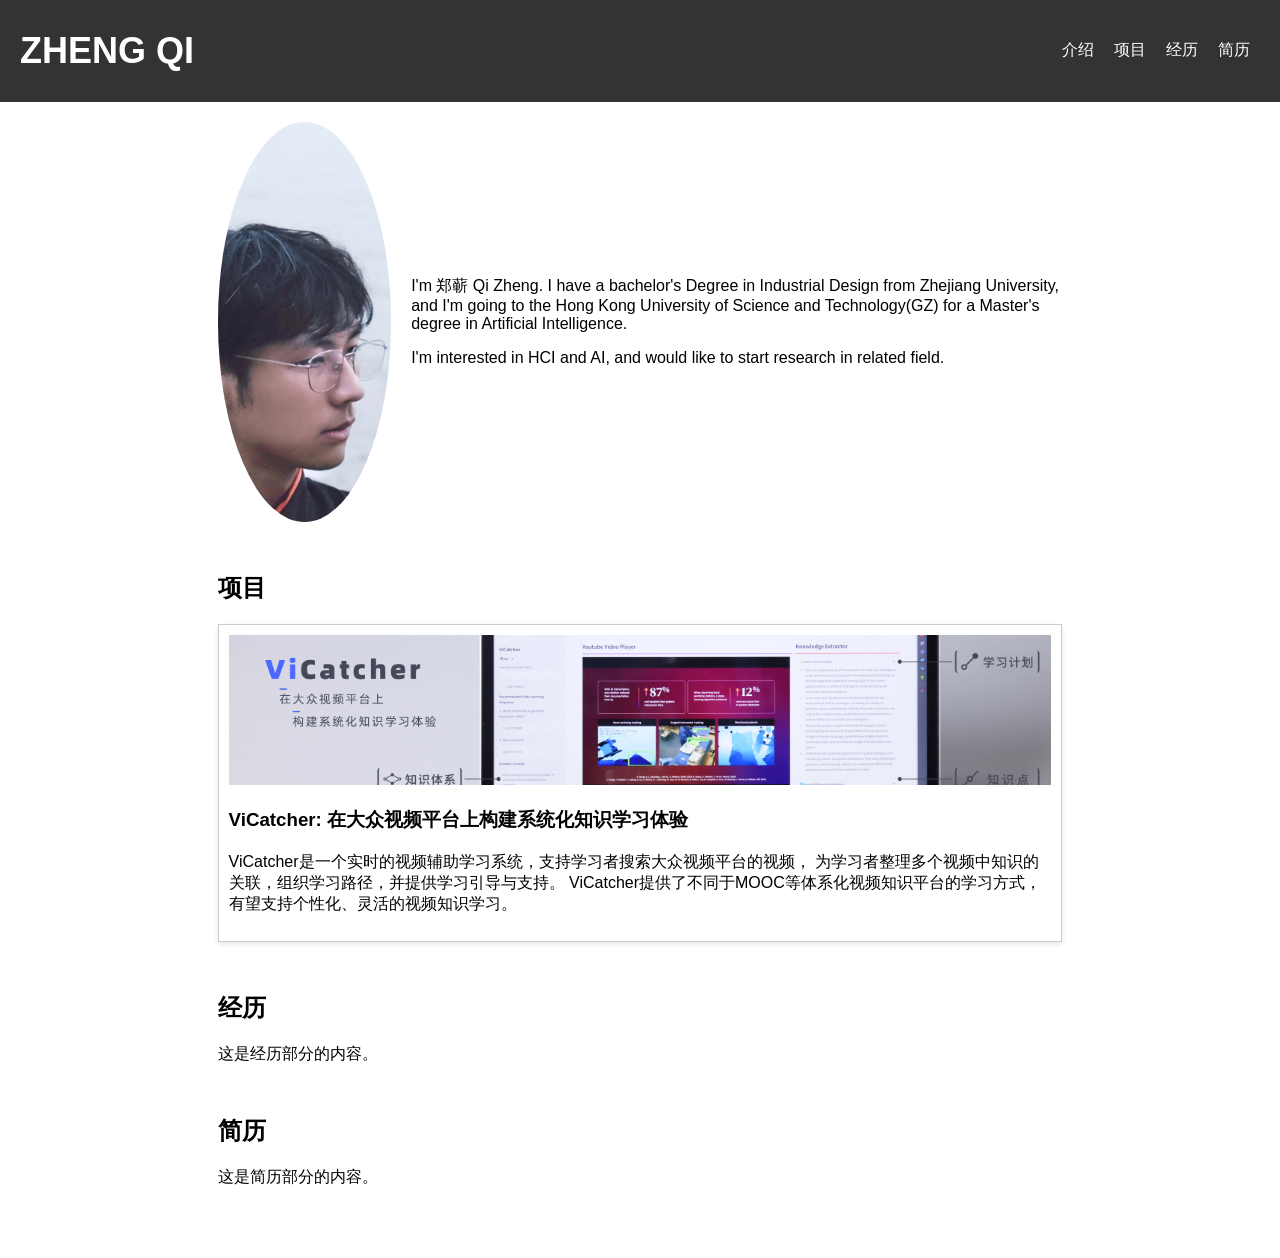
==== index.html @ 385455fd "0626 - Modify index & styles" ====
<!DOCTYPE html>
<html lang="zh">
<head>
    <meta charset="UTF-8">
    <meta name="viewport" content="width=device-width, initial-scale=1.0">
    <title>My Personal Website</title>
    <link rel="stylesheet" href="styles.css">
</head>
<body>
    <header>
        <div class="logo">
            <h2>ZHENG QI</h2>
        </div>
        <nav>
            <ul>
                <li><a href="#introduction">介绍</a></li>
                <li><a href="#projects">项目</a></li>
                <li><a href="#experience">经历</a></li>
                <li><a href="#resume">简历</a></li>
            </ul>
        </nav>
    </header>
    <main>
        <section id="introduction">
            <div class="intro-container">
                <div class="profile-image">
                    <img src="./img/personal-intro.jpg" alt="Profile Image">
                </div>
                <div class="intro-text">
                    <p>
                        I'm 郑蕲 Qi Zheng. 
                        I have a bachelor's Degree in Industrial Design from Zhejiang University, 
                        and I'm going to the Hong Kong University of Science and Technology(GZ) for a Master's degree in Artificial Intelligence.
                    </p>
                    <p>
                        I'm interested in HCI and AI, and would like to start research in related field.
                    </p>
                </div>
            </div>
        </section>
        <section id="projects">
            <h2>项目</h2>
            <div class="project-cards">
                <div class="project-card">
                    <img src="./img/ViCatcher-index-intro.png" alt="Project 1">
                    <h3>ViCatcher: 在大众视频平台上构建系统化知识学习体验</h3>
                    <p>
                        ViCatcher是一个实时的视频辅助学习系统，支持学习者搜索大众视频平台的视频，
                        为学习者整理多个视频中知识的关联，组织学习路径，并提供学习引导与支持。
                        ViCatcher提供了不同于MOOC等体系化视频知识平台的学习方式，有望支持个性化、灵活的视频知识学习。
                    </p>
                </div>
                <!-- 可以添加更多项目卡片 -->
            </div>
        </section>
        <section id="experience">
            <h1>经历</h1>
            <p>这是经历部分的内容。</p>
        </section>
        <section id="resume">
            <h1>简历</h1>
            <p>这是简历部分的内容。</p>
        </section>
    </main>
</body>
</html>
---- styles.css ----
/* styles.css */
body, html {
    margin: 0;
    padding: 0;
    font-family: Arial, sans-serif;
}

header {
    display: flex;
    justify-content: space-between;
    align-items: center;
    background-color: #333;
    color: white;
    padding: 0 20px;
}

.logo {
    font-size: 24px;
}

nav ul {
    list-style-type: none;
    margin: 0;
    padding: 0;
    display: flex;
}

nav ul li {
    margin: 0 10px;
}

nav ul li a {
    color: white;
    text-decoration: none;
}

nav ul li a:hover {
    text-decoration: underline;
}

main {
    padding: 20px;
    max-width: 66%;
    margin: 0 auto;
}

section {
    margin-bottom: 50px;
}

.intro-container {
    display: flex;
    align-items: center;
}

.profile-image {
    width: 400px;
    height: 400px;
    overflow: hidden;
    border-radius: 50%;
    margin-right: 20px;
}

.profile-image img {
    width: 100%;
    height: 100%;
    object-fit: cover;
}

.intro-text {
    flex-grow: 1;
}

.project-cards {
    display: flex;
    flex-direction: column;
    gap: 20px;
}

.project-card {
    border: 1px solid #ccc;
    padding: 10px;
    box-shadow: 0 2px 5px rgba(0,0,0,0.1);
}

.project-card img {
    width: 100%;
    height: 150px;
    object-fit: cover;
}
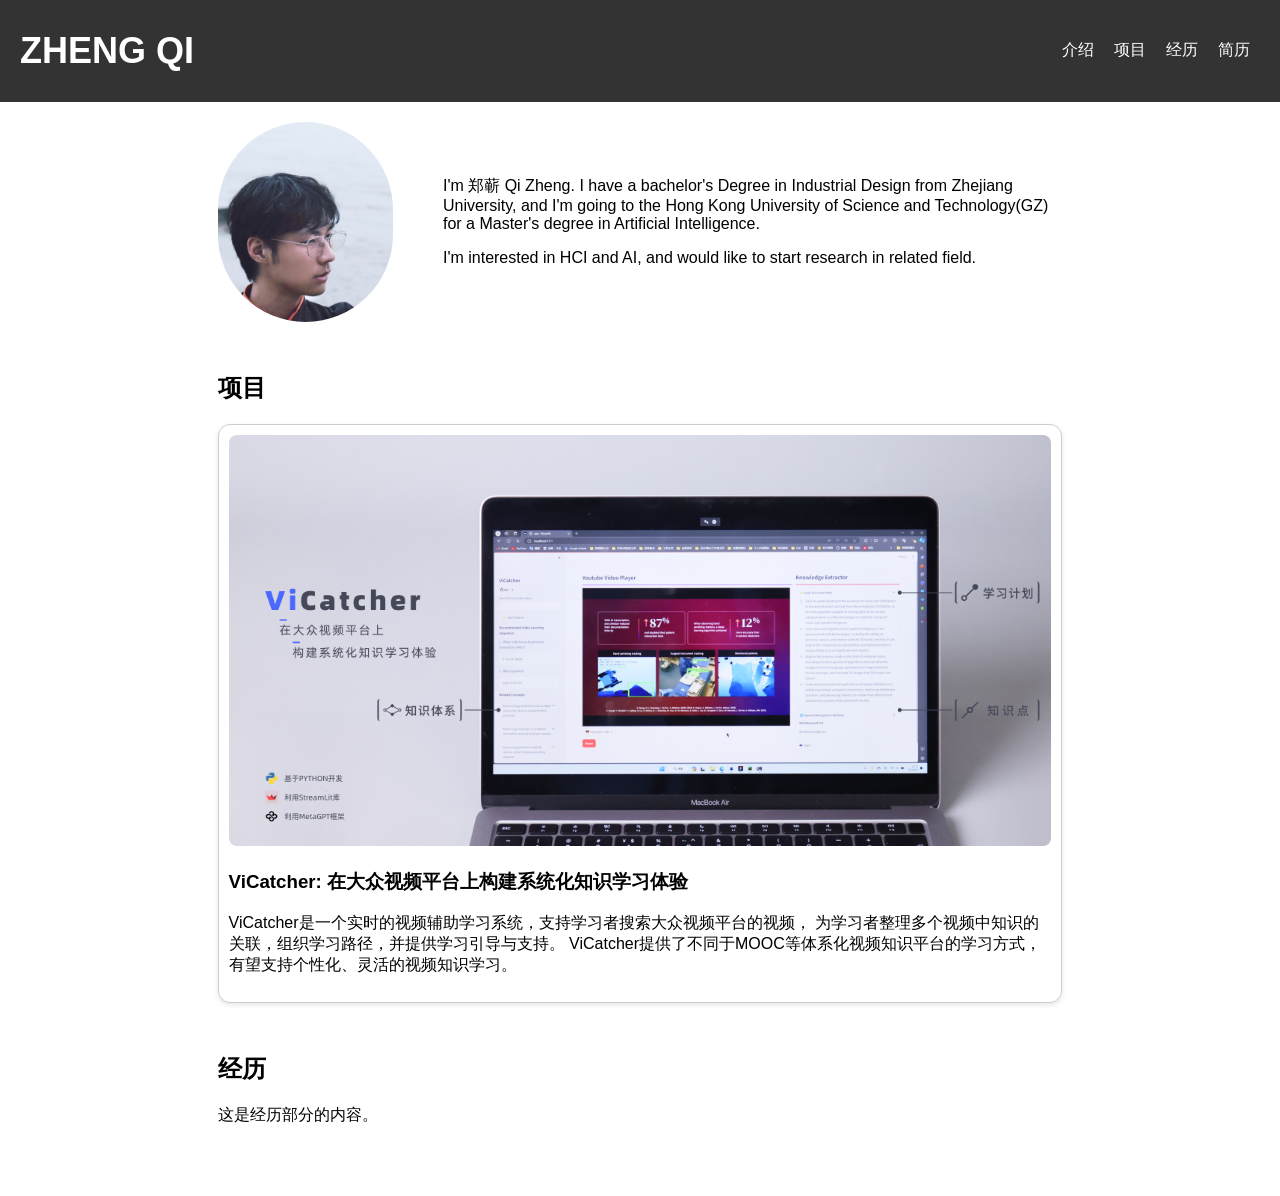
==== commit 54d0b8fa: "0626 - Update resume" ====
--- a/index.html
+++ b/index.html
@@ -16,7 +16,7 @@
                 <li><a href="#introduction">介绍</a></li>
                 <li><a href="#projects">项目</a></li>
                 <li><a href="#experience">经历</a></li>
-                <li><a href="#resume">简历</a></li>
+                <li><a href="./doc/resume.pdf" download="zhengqi.pdf">简历</a></li>
             </ul>
         </nav>
     </header>
@@ -57,10 +57,6 @@
             <h1>经历</h1>
             <p>这是经历部分的内容。</p>
         </section>
-        <section id="resume">
-            <h1>简历</h1>
-            <p>这是简历部分的内容。</p>
-        </section>
     </main>
 </body>
 </html>
--- a/styles.css
+++ b/styles.css
@@ -54,11 +54,11 @@
 }
 
 .profile-image {
-    width: 400px;
-    height: 400px;
+    width: 425px;
+    height: 200px;
     overflow: hidden;
-    border-radius: 50%;
-    margin-right: 20px;
+    border-radius: 500px;
+    margin-right: 50px;
 }
 
 .profile-image img {
@@ -81,10 +81,12 @@
     border: 1px solid #ccc;
     padding: 10px;
     box-shadow: 0 2px 5px rgba(0,0,0,0.1);
+    border-radius: 12px;
 }
 
 .project-card img {
     width: 100%;
-    height: 150px;
+    height: 100%;
     object-fit: cover;
+    border-radius: 8px;
 }
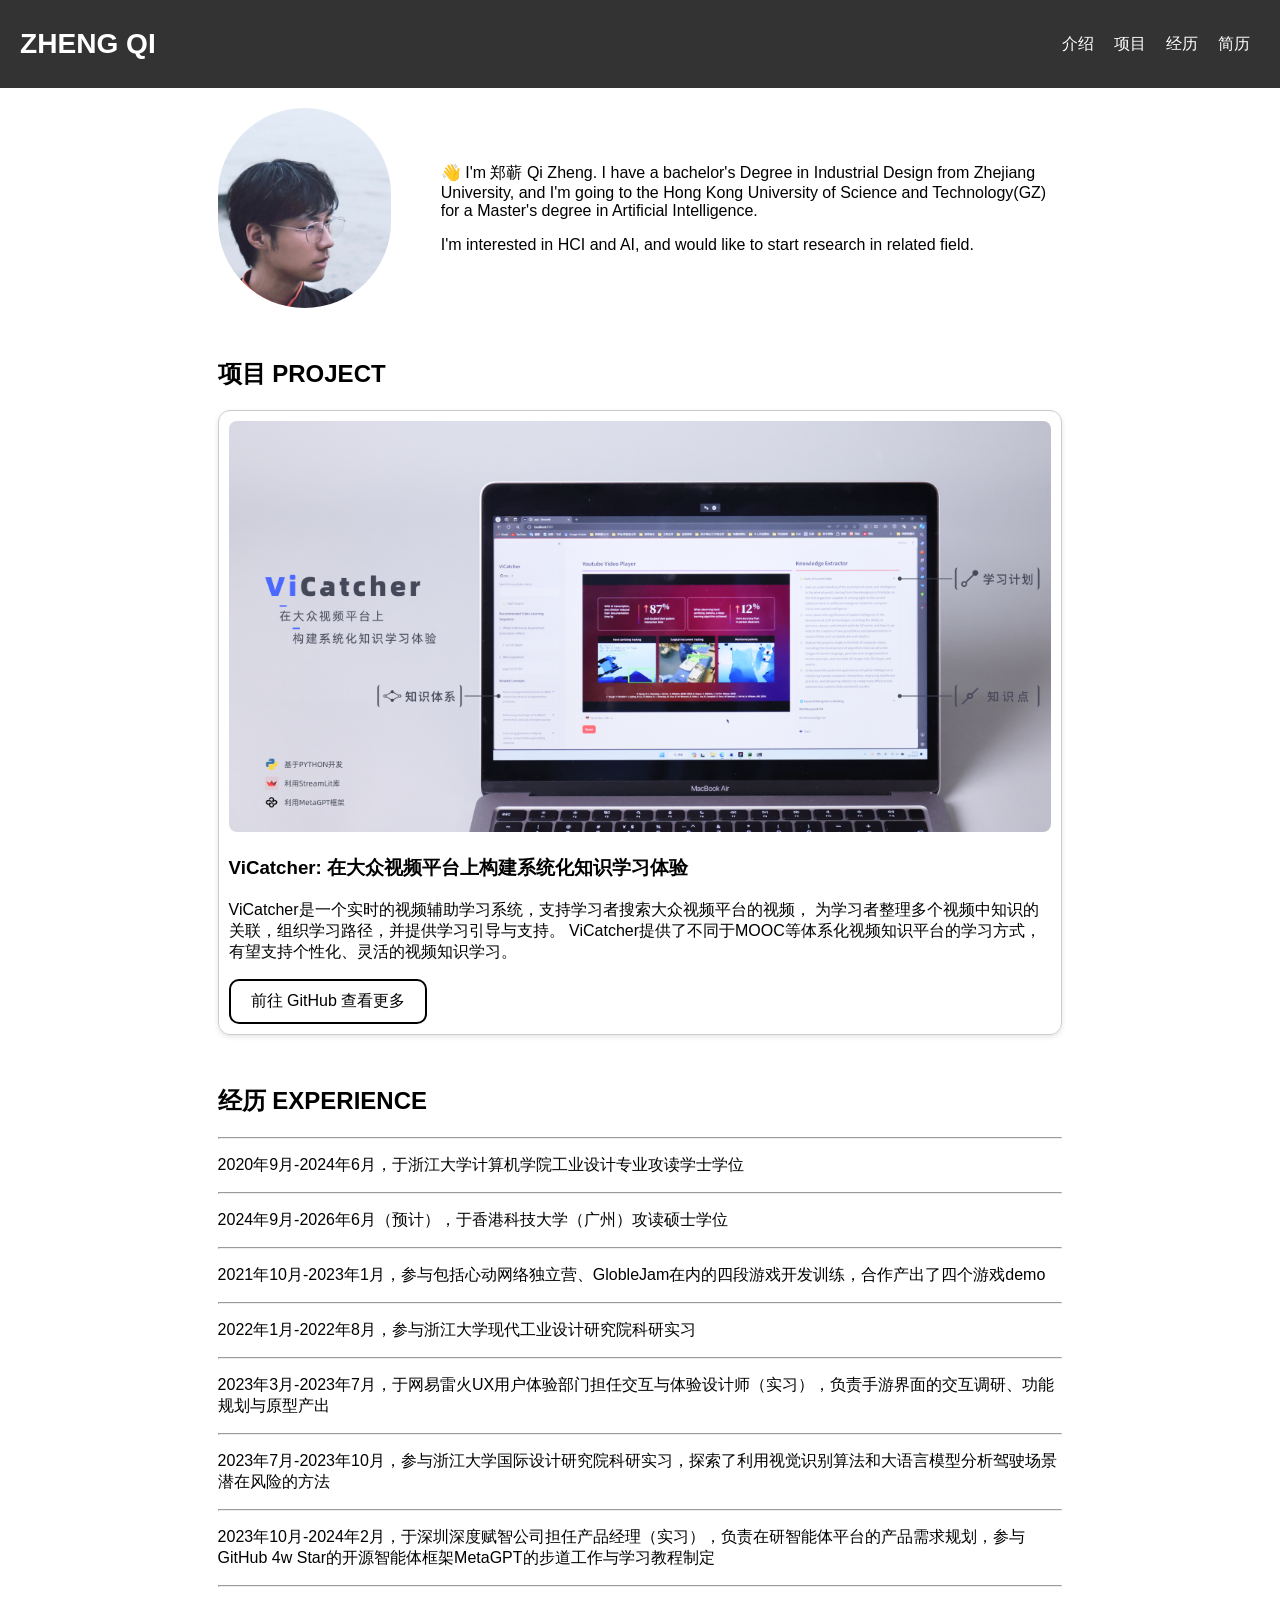
==== commit 123b8d14: "0628 - Add experience" ====
--- a/index.html
+++ b/index.html
@@ -5,11 +5,12 @@
     <meta name="viewport" content="width=device-width, initial-scale=1.0">
     <title>My Personal Website</title>
     <link rel="stylesheet" href="styles.css">
+    <script src="scripts.js"></script>
 </head>
 <body>
     <header>
         <div class="logo">
-            <h2>ZHENG QI</h2>
+            <h3>ZHENG QI</h3>
         </div>
         <nav>
             <ul>
@@ -28,7 +29,7 @@
                 </div>
                 <div class="intro-text">
                     <p>
-                        I'm 郑蕲 Qi Zheng. 
+                        👋 I'm 郑蕲 Qi Zheng. 
                         I have a bachelor's Degree in Industrial Design from Zhejiang University, 
                         and I'm going to the Hong Kong University of Science and Technology(GZ) for a Master's degree in Artificial Intelligence.
                     </p>
@@ -39,7 +40,7 @@
             </div>
         </section>
         <section id="projects">
-            <h2>项目</h2>
+            <h2>项目 PROJECT</h2>
             <div class="project-cards">
                 <div class="project-card">
                     <img src="./img/ViCatcher-index-intro.png" alt="Project 1">
@@ -49,13 +50,28 @@
                         为学习者整理多个视频中知识的关联，组织学习路径，并提供学习引导与支持。
                         ViCatcher提供了不同于MOOC等体系化视频知识平台的学习方式，有望支持个性化、灵活的视频知识学习。
                     </p>
+                    <a href="https://github.com/shiningwhite-cmd/ViCatcher" class="redirect-button" id="redirectButton"> 前往 GitHub 查看更多 </a>
                 </div>
                 <!-- 可以添加更多项目卡片 -->
             </div>
         </section>
         <section id="experience">
-            <h1>经历</h1>
-            <p>这是经历部分的内容。</p>
+            <h2>经历 EXPERIENCE</h2>
+            <hr>
+            <p> 2020年9月-2024年6月，于浙江大学计算机学院工业设计专业攻读学士学位</p>
+            <hr>
+            <p> 2024年9月-2026年6月（预计），于香港科技大学（广州）攻读硕士学位</p>
+            <hr>
+            <p> 2021年10月-2023年1月，参与包括心动网络独立营、GlobleJam在内的四段游戏开发训练，合作产出了四个游戏demo</p>
+            <hr>
+            <p> 2022年1月-2022年8月，参与浙江大学现代工业设计研究院科研实习</p>
+            <hr>
+            <p> 2023年3月-2023年7月，于网易雷火UX用户体验部门担任交互与体验设计师（实习），负责手游界面的交互调研、功能规划与原型产出</p>
+            <hr>
+            <p> 2023年7月-2023年10月，参与浙江大学国际设计研究院科研实习，探索了利用视觉识别算法和大语言模型分析驾驶场景潜在风险的方法</p>
+            <hr>
+            <p> 2023年10月-2024年2月，于深圳深度赋智公司担任产品经理（实习），负责在研智能体平台的产品需求规划，参与GitHub 4w Star的开源智能体框架MetaGPT的步道工作与学习教程制定</p>
+            <hr>
         </section>
     </main>
 </body>
--- a/styles.css
+++ b/styles.css
@@ -89,4 +89,21 @@
     height: 100%;
     object-fit: cover;
     border-radius: 8px;
+}
+
+.redirect-button {
+    display: inline-block;
+    padding: 10px 20px;
+    font-size: 16px;
+    color: black;
+    background-color: white;
+    border: 2px solid black;
+    border-radius: 10px;
+    text-decoration: none;
+    transition: background-color 0.3s, color 0.3s;
+}
+
+.redirect-button:hover {
+    background-color: black;
+    color: white;
 }
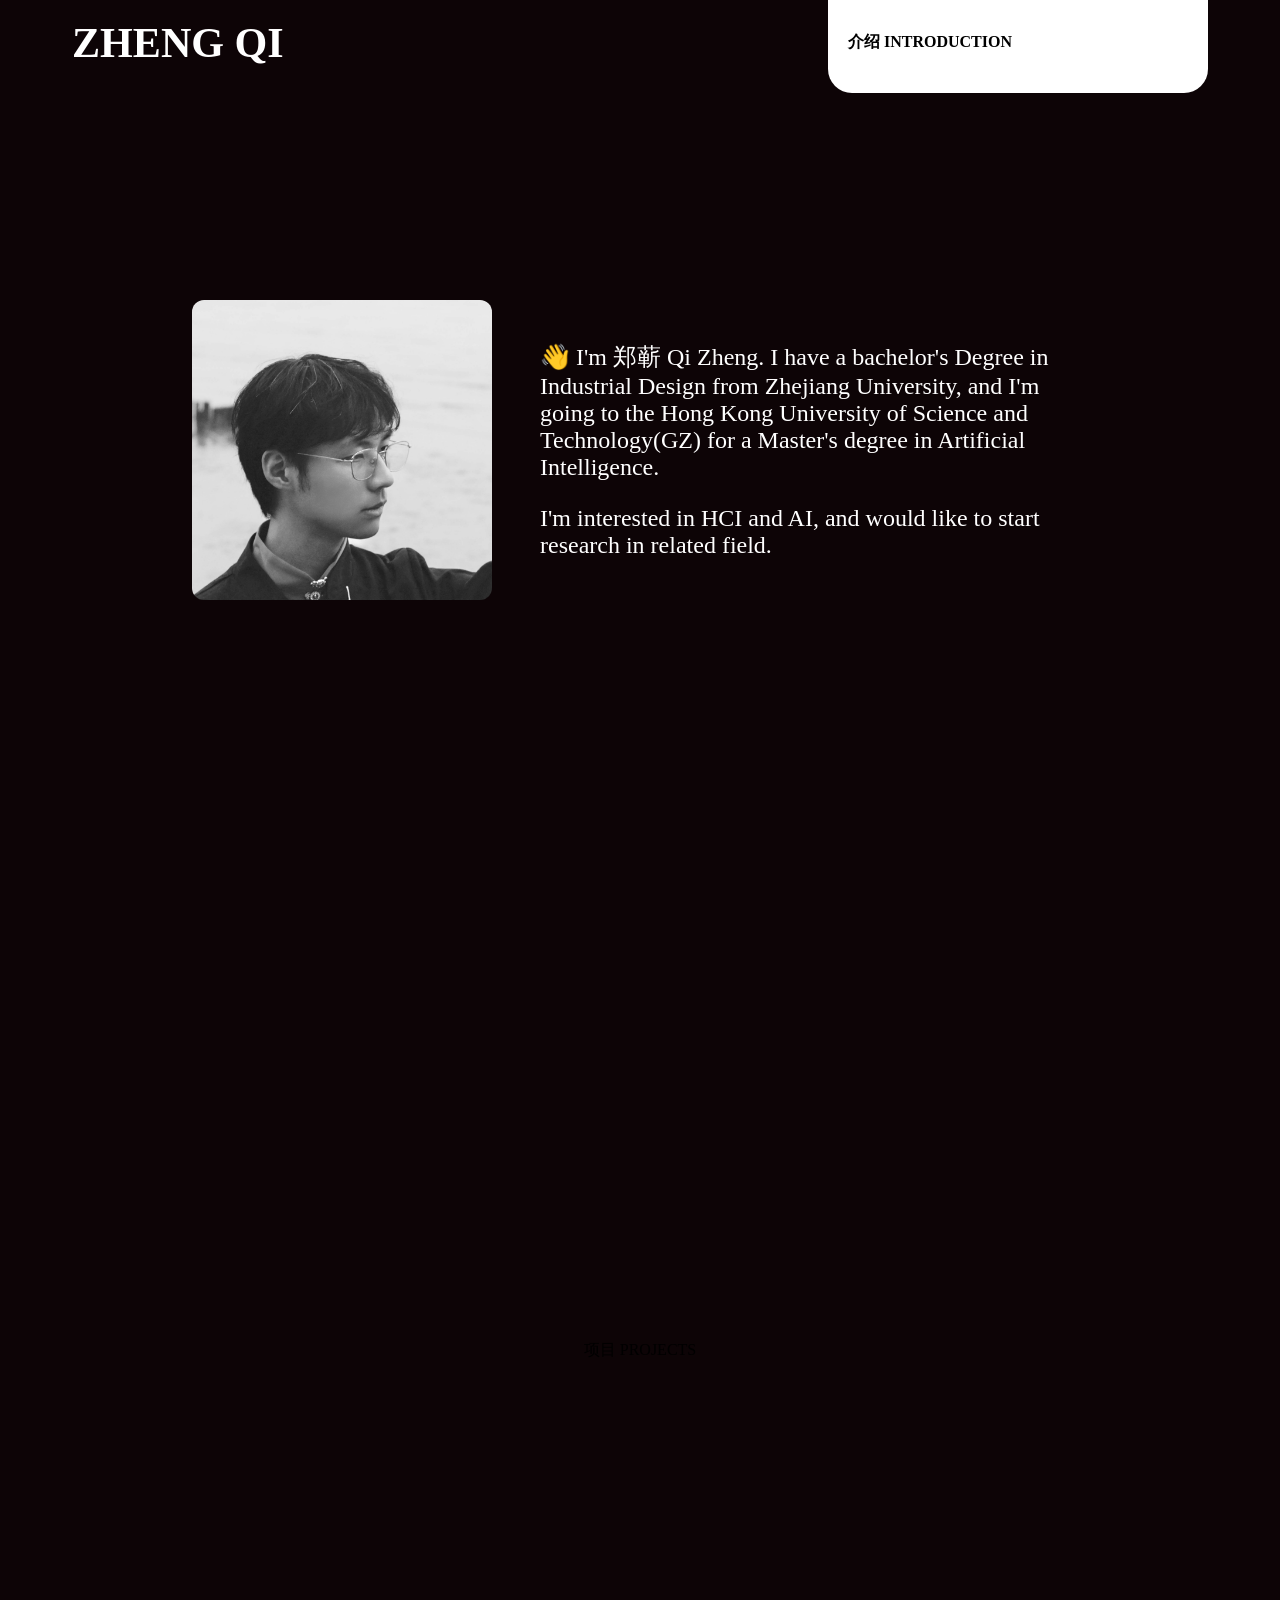
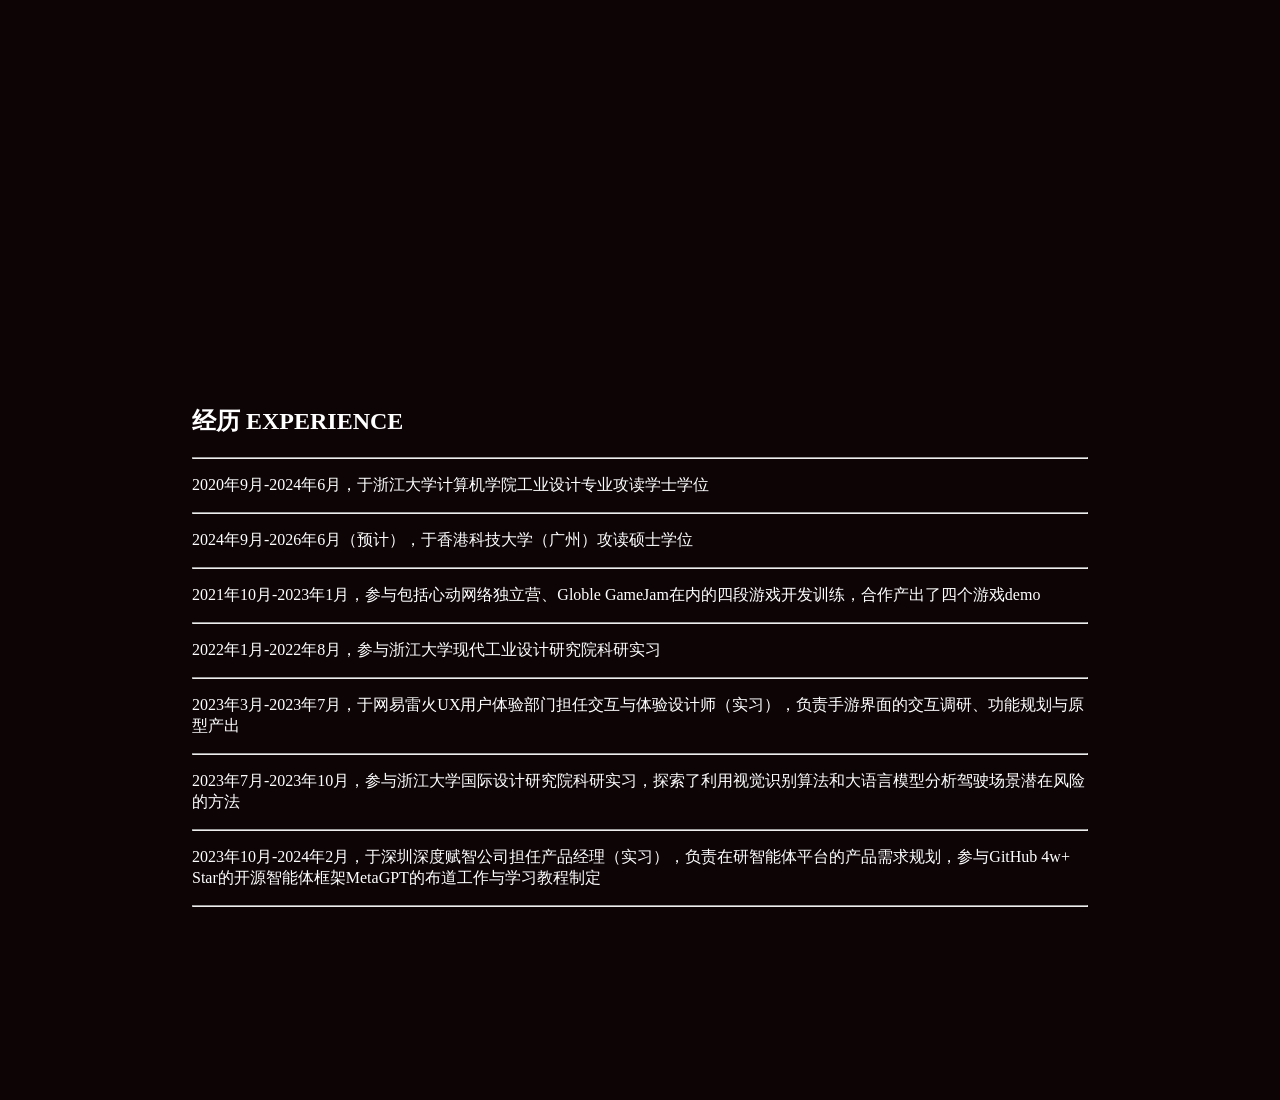
==== commit b9fe543c: "0629 - Modify design & add scripts" ====
--- a/index.html
+++ b/index.html
@@ -12,17 +12,12 @@
         <div class="logo">
             <h3>ZHENG QI</h3>
         </div>
-        <nav>
-            <ul>
-                <li><a href="#introduction">介绍</a></li>
-                <li><a href="#projects">项目</a></li>
-                <li><a href="#experience">经历</a></li>
-                <li><a href="./doc/resume.pdf" download="zhengqi.pdf">简历</a></li>
-            </ul>
-        </nav>
+        <div class="header-menu">
+            <p><b>介绍 INTRODUCTION</b></p>
+        </div>
     </header>
     <main>
-        <section id="introduction">
+        <div class="full-screen-div" id="introduction">
             <div class="intro-container">
                 <div class="profile-image">
                     <img src="./img/personal-intro.jpg" alt="Profile Image">
@@ -38,41 +33,30 @@
                     </p>
                 </div>
             </div>
-        </section>
-        <section id="projects">
-            <h2>项目 PROJECT</h2>
-            <div class="project-cards">
-                <div class="project-card">
-                    <img src="./img/ViCatcher-index-intro.png" alt="Project 1">
-                    <h3>ViCatcher: 在大众视频平台上构建系统化知识学习体验</h3>
-                    <p>
-                        ViCatcher是一个实时的视频辅助学习系统，支持学习者搜索大众视频平台的视频，
-                        为学习者整理多个视频中知识的关联，组织学习路径，并提供学习引导与支持。
-                        ViCatcher提供了不同于MOOC等体系化视频知识平台的学习方式，有望支持个性化、灵活的视频知识学习。
-                    </p>
-                    <a href="https://github.com/shiningwhite-cmd/ViCatcher" class="redirect-button" id="redirectButton"> 前往 GitHub 查看更多 </a>
-                </div>
-                <!-- 可以添加更多项目卡片 -->
+        </div>
+        <div class="full-screen-div" id="projects">
+            项目 PROJECTS
+        </div>
+        <div class="full-screen-div" id="experience">
+            <div class="experience-content">
+                <h2>经历 EXPERIENCE</h2>
+                <hr>
+                <p> 2020年9月-2024年6月，于浙江大学计算机学院工业设计专业攻读学士学位</p>
+                <hr>
+                <p> 2024年9月-2026年6月（预计），于香港科技大学（广州）攻读硕士学位</p>
+                <hr>
+                <p> 2021年10月-2023年1月，参与包括心动网络独立营、Globle GameJam在内的四段游戏开发训练，合作产出了四个游戏demo</p>
+                <hr>
+                <p> 2022年1月-2022年8月，参与浙江大学现代工业设计研究院科研实习</p>
+                <hr>
+                <p> 2023年3月-2023年7月，于网易雷火UX用户体验部门担任交互与体验设计师（实习），负责手游界面的交互调研、功能规划与原型产出</p>
+                <hr>
+                <p> 2023年7月-2023年10月，参与浙江大学国际设计研究院科研实习，探索了利用视觉识别算法和大语言模型分析驾驶场景潜在风险的方法</p>
+                <hr>
+                <p> 2023年10月-2024年2月，于深圳深度赋智公司担任产品经理（实习），负责在研智能体平台的产品需求规划，参与GitHub 4w+ Star的开源智能体框架MetaGPT的布道工作与学习教程制定</p>
+                <hr>
             </div>
-        </section>
-        <section id="experience">
-            <h2>经历 EXPERIENCE</h2>
-            <hr>
-            <p> 2020年9月-2024年6月，于浙江大学计算机学院工业设计专业攻读学士学位</p>
-            <hr>
-            <p> 2024年9月-2026年6月（预计），于香港科技大学（广州）攻读硕士学位</p>
-            <hr>
-            <p> 2021年10月-2023年1月，参与包括心动网络独立营、GlobleJam在内的四段游戏开发训练，合作产出了四个游戏demo</p>
-            <hr>
-            <p> 2022年1月-2022年8月，参与浙江大学现代工业设计研究院科研实习</p>
-            <hr>
-            <p> 2023年3月-2023年7月，于网易雷火UX用户体验部门担任交互与体验设计师（实习），负责手游界面的交互调研、功能规划与原型产出</p>
-            <hr>
-            <p> 2023年7月-2023年10月，参与浙江大学国际设计研究院科研实习，探索了利用视觉识别算法和大语言模型分析驾驶场景潜在风险的方法</p>
-            <hr>
-            <p> 2023年10月-2024年2月，于深圳深度赋智公司担任产品经理（实习），负责在研智能体平台的产品需求规划，参与GitHub 4w Star的开源智能体框架MetaGPT的步道工作与学习教程制定</p>
-            <hr>
-        </section>
+        </div>
     </main>
 </body>
 </html>
--- a/styles.css
+++ b/styles.css
@@ -2,20 +2,47 @@
 body, html {
     margin: 0;
     padding: 0;
-    font-family: Arial, sans-serif;
+    font-family: "Source Han Sans CN";
+    overflow-x: hidden;
+    
+    background-color: #0D0406;
 }
 
 header {
     display: flex;
+    position: fixed;
+
+    top: 0;
+    width: 100vw;
+    height: 84px;
+    padding: 0px 72px;
     justify-content: space-between;
     align-items: center;
-    background-color: #333;
-    color: white;
-    padding: 0 20px;
+    box-sizing: border-box;
+    background-color: #0D0406;
 }
 
 .logo {
+    color: #FFF;
+    font-size: 36px;
+}
+
+.header-menu {
+    display: flex;
+    width: 340px;
+    padding: 24px 20px;
+    flex-direction: column;
+    align-items: flex-start;
+    gap: 12px;
+    flex-shrink: 0;
+
+    border-radius: 0px 0px 24px 24px;
+    background: #FFF;
+}
+
+.header-menu-font {
     font-size: 24px;
+    font-weight: bold;
 }
 
 nav ul {
@@ -39,8 +66,7 @@
 }
 
 main {
-    padding: 20px;
-    max-width: 66%;
+    max-width: 100%;
     margin: 0 auto;
 }
 
@@ -48,27 +74,48 @@
     margin-bottom: 50px;
 }
 
+.full-screen-div {
+    flex: 1;
+    height: 100vh;
+    display: flex;
+    justify-content: center;
+    align-items: center;
+
+}
+
 .intro-container {
     display: flex;
+    flex: 1 0 0;
+    
     align-items: center;
+    padding: 0px 192px;
+    gap: 48px;
+    flex-shrink: 0;
 }
 
 .profile-image {
-    width: 425px;
-    height: 200px;
-    overflow: hidden;
-    border-radius: 500px;
-    margin-right: 50px;
+    width: 300px;
+    height: 300px;
+    flex-shrink: 0;
+    border-radius: 12px;
 }
 
 .profile-image img {
-    width: 100%;
-    height: 100%;
+    width: 300px;
+    height: 300px;
     object-fit: cover;
+    border-radius: 12px;
 }
 
 .intro-text {
-    flex-grow: 1;
+    flex: 1 0 0;
+
+    color: #FFF;
+    font-family: "Source Han Sans CN";
+    font-size: 24px;
+    font-style: normal;
+    font-weight: 400;
+    line-height: normal;
 }
 
 .project-cards {
@@ -106,4 +153,9 @@
 .redirect-button:hover {
     background-color: black;
     color: white;
+}
+
+.experience-content {
+    padding: 0px 192px;
+    color: #FFF;
 }
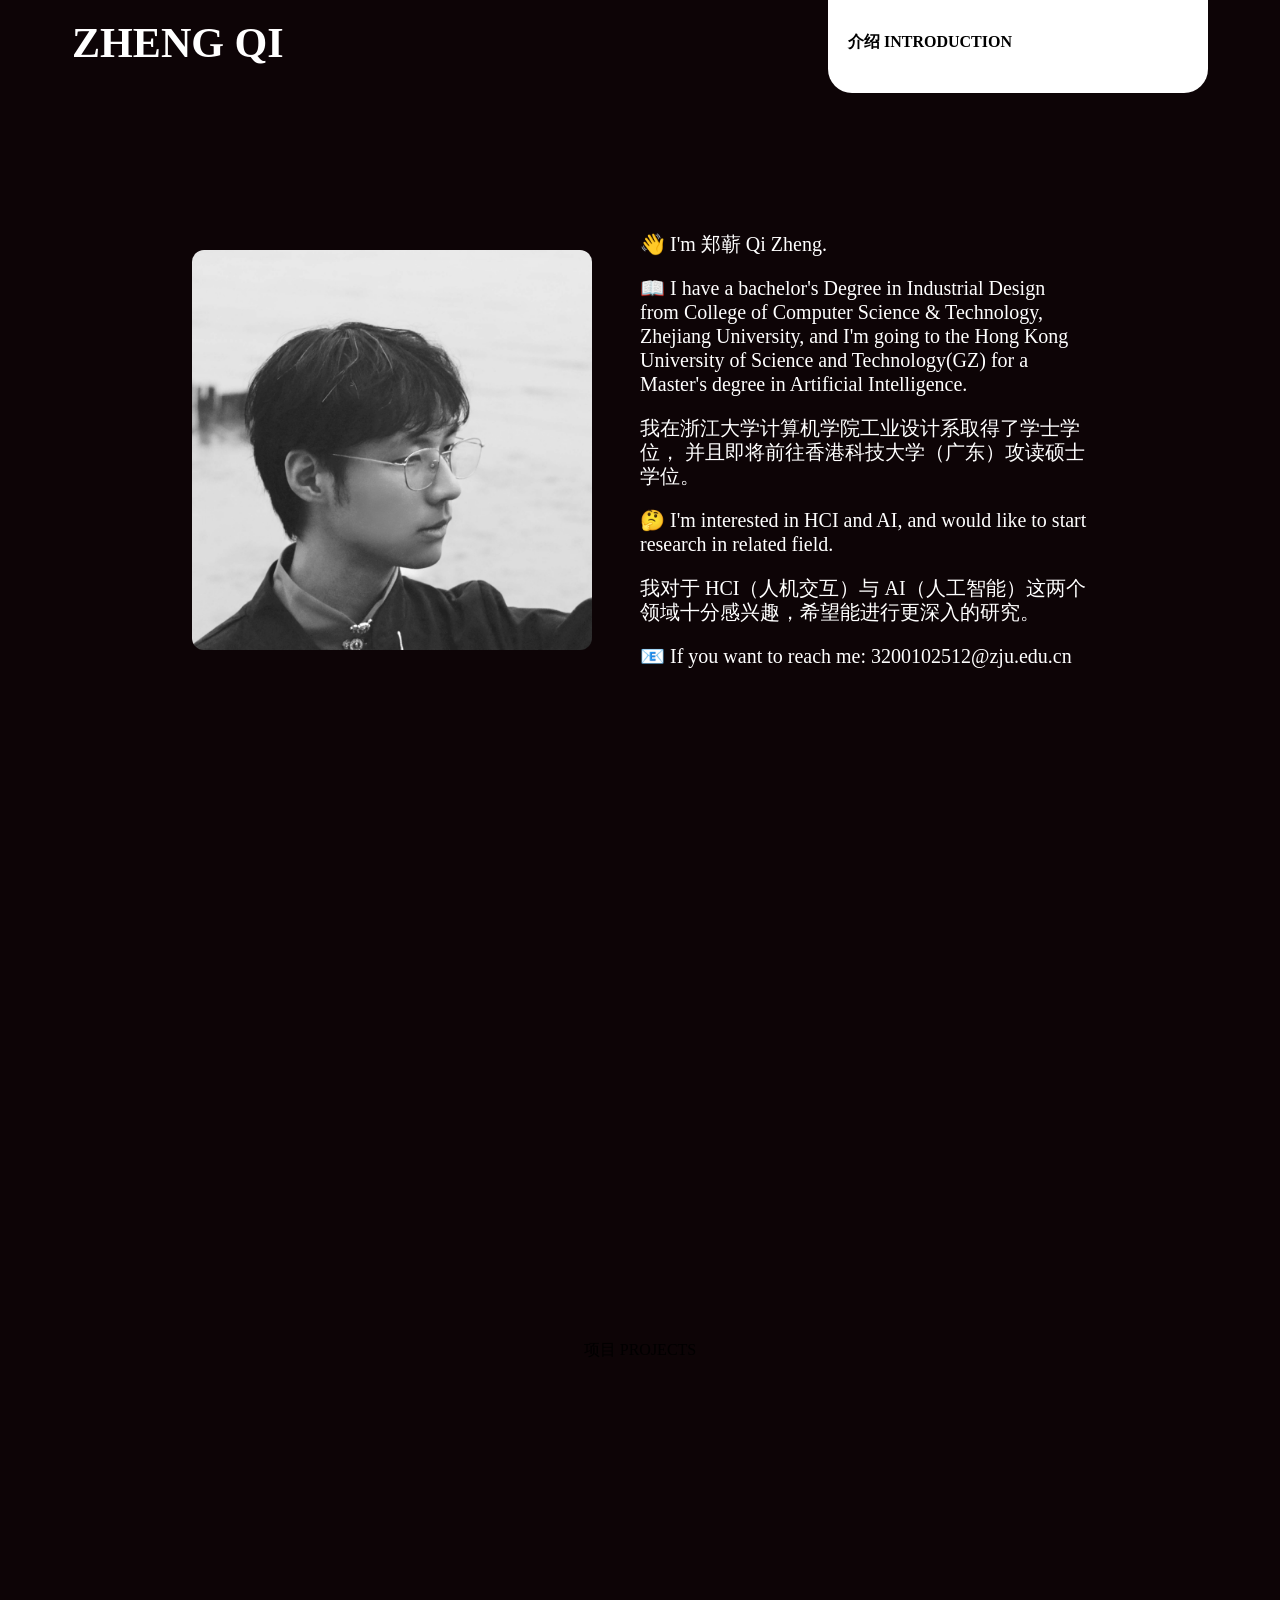
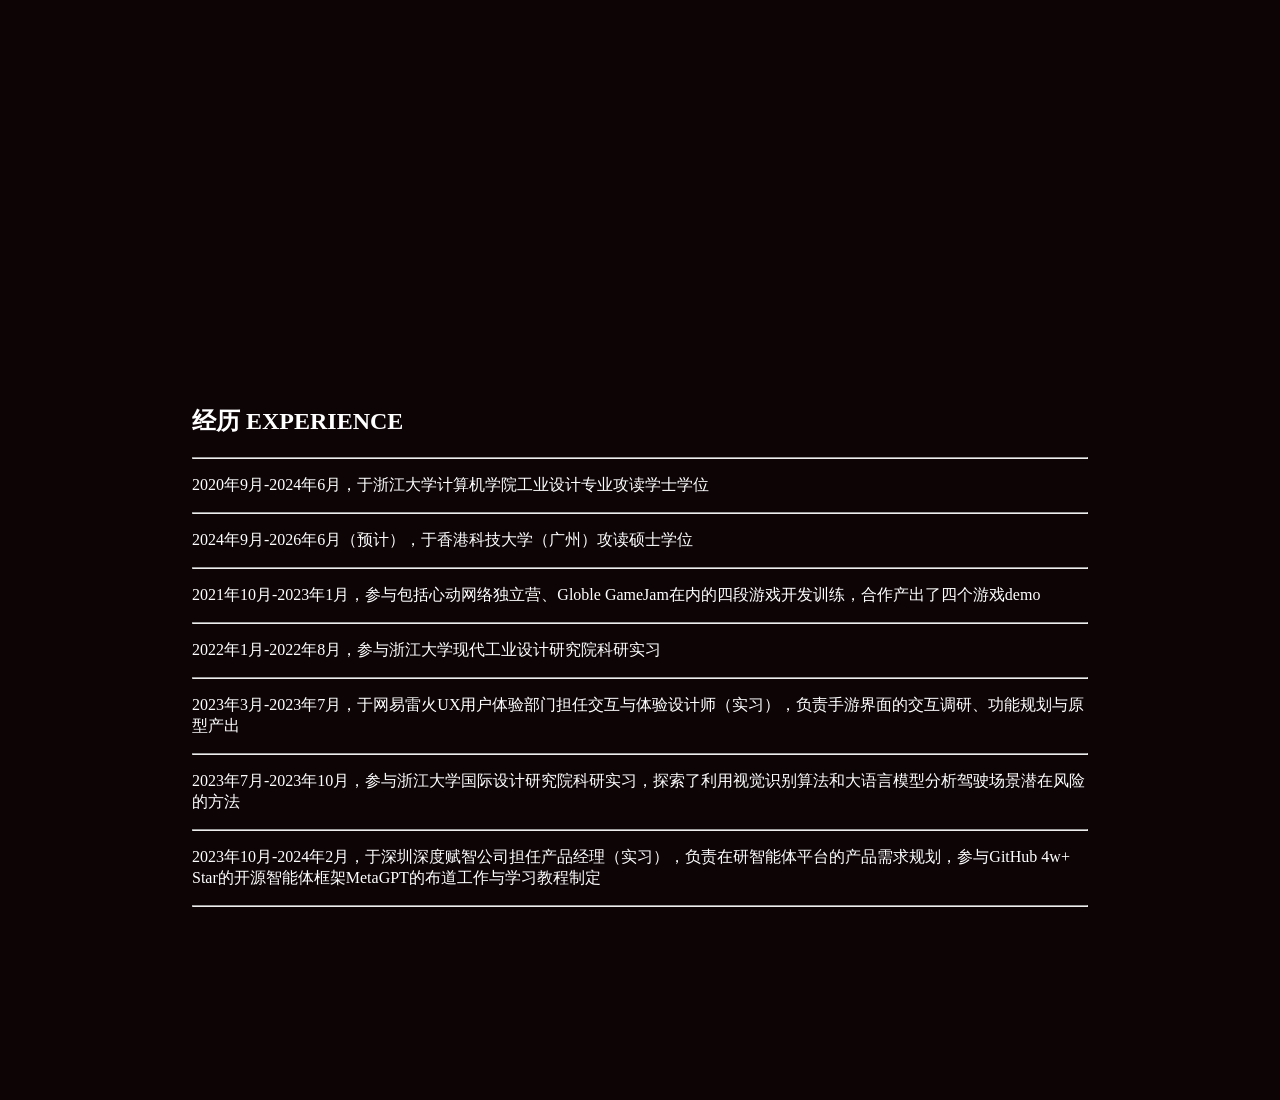
==== commit 8ca36cca: "0630 - Modify Cursor style" ====
--- a/index.html
+++ b/index.html
@@ -25,11 +25,23 @@
                 <div class="intro-text">
                     <p>
                         👋 I'm 郑蕲 Qi Zheng. 
-                        I have a bachelor's Degree in Industrial Design from Zhejiang University, 
+                    </p>
+                    <p>
+                        📖 I have a bachelor's Degree in Industrial Design from College of Computer Science & Technology, Zhejiang University, 
                         and I'm going to the Hong Kong University of Science and Technology(GZ) for a Master's degree in Artificial Intelligence.
                     </p>
                     <p>
-                        I'm interested in HCI and AI, and would like to start research in related field.
+                        我在浙江大学计算机学院工业设计系取得了学士学位，
+                        并且即将前往香港科技大学（广东）攻读硕士学位。
+                    </p>
+                    <p>
+                        🤔 I'm interested in HCI and AI, and would like to start research in related field.
+                    </p>
+                    <p>
+                        我对于 HCI（人机交互）与 AI（人工智能）这两个领域十分感兴趣，希望能进行更深入的研究。
+                    </p>
+                    <p>
+                        📧 If you want to reach me: <a class="custom-email-link" href="mailto:3200102512@zju.edu.cn">3200102512@zju.edu.cn</a> 
                     </p>
                 </div>
             </div>
--- a/styles.css
+++ b/styles.css
@@ -6,6 +6,8 @@
     overflow-x: hidden;
     
     background-color: #0D0406;
+
+    cursor: url('./img/cursor.svg'), auto;
 }
 
 header {
@@ -94,15 +96,15 @@
 }
 
 .profile-image {
-    width: 300px;
-    height: 300px;
+    width: 400px;
+    height: 400px;
     flex-shrink: 0;
     border-radius: 12px;
 }
 
 .profile-image img {
-    width: 300px;
-    height: 300px;
+    width: 400px;
+    height: 400px;
     object-fit: cover;
     border-radius: 12px;
 }
@@ -112,10 +114,20 @@
 
     color: #FFF;
     font-family: "Source Han Sans CN";
-    font-size: 24px;
+    font-size: 20px;
     font-style: normal;
     font-weight: 400;
     line-height: normal;
+    line-height: 1.2;
+}
+
+.custom-email-link {
+    color: #ffffff;
+    text-decoration: none;
+}
+
+.custom-email-link:hover {
+    text-decoration: underline;
 }
 
 .project-cards {
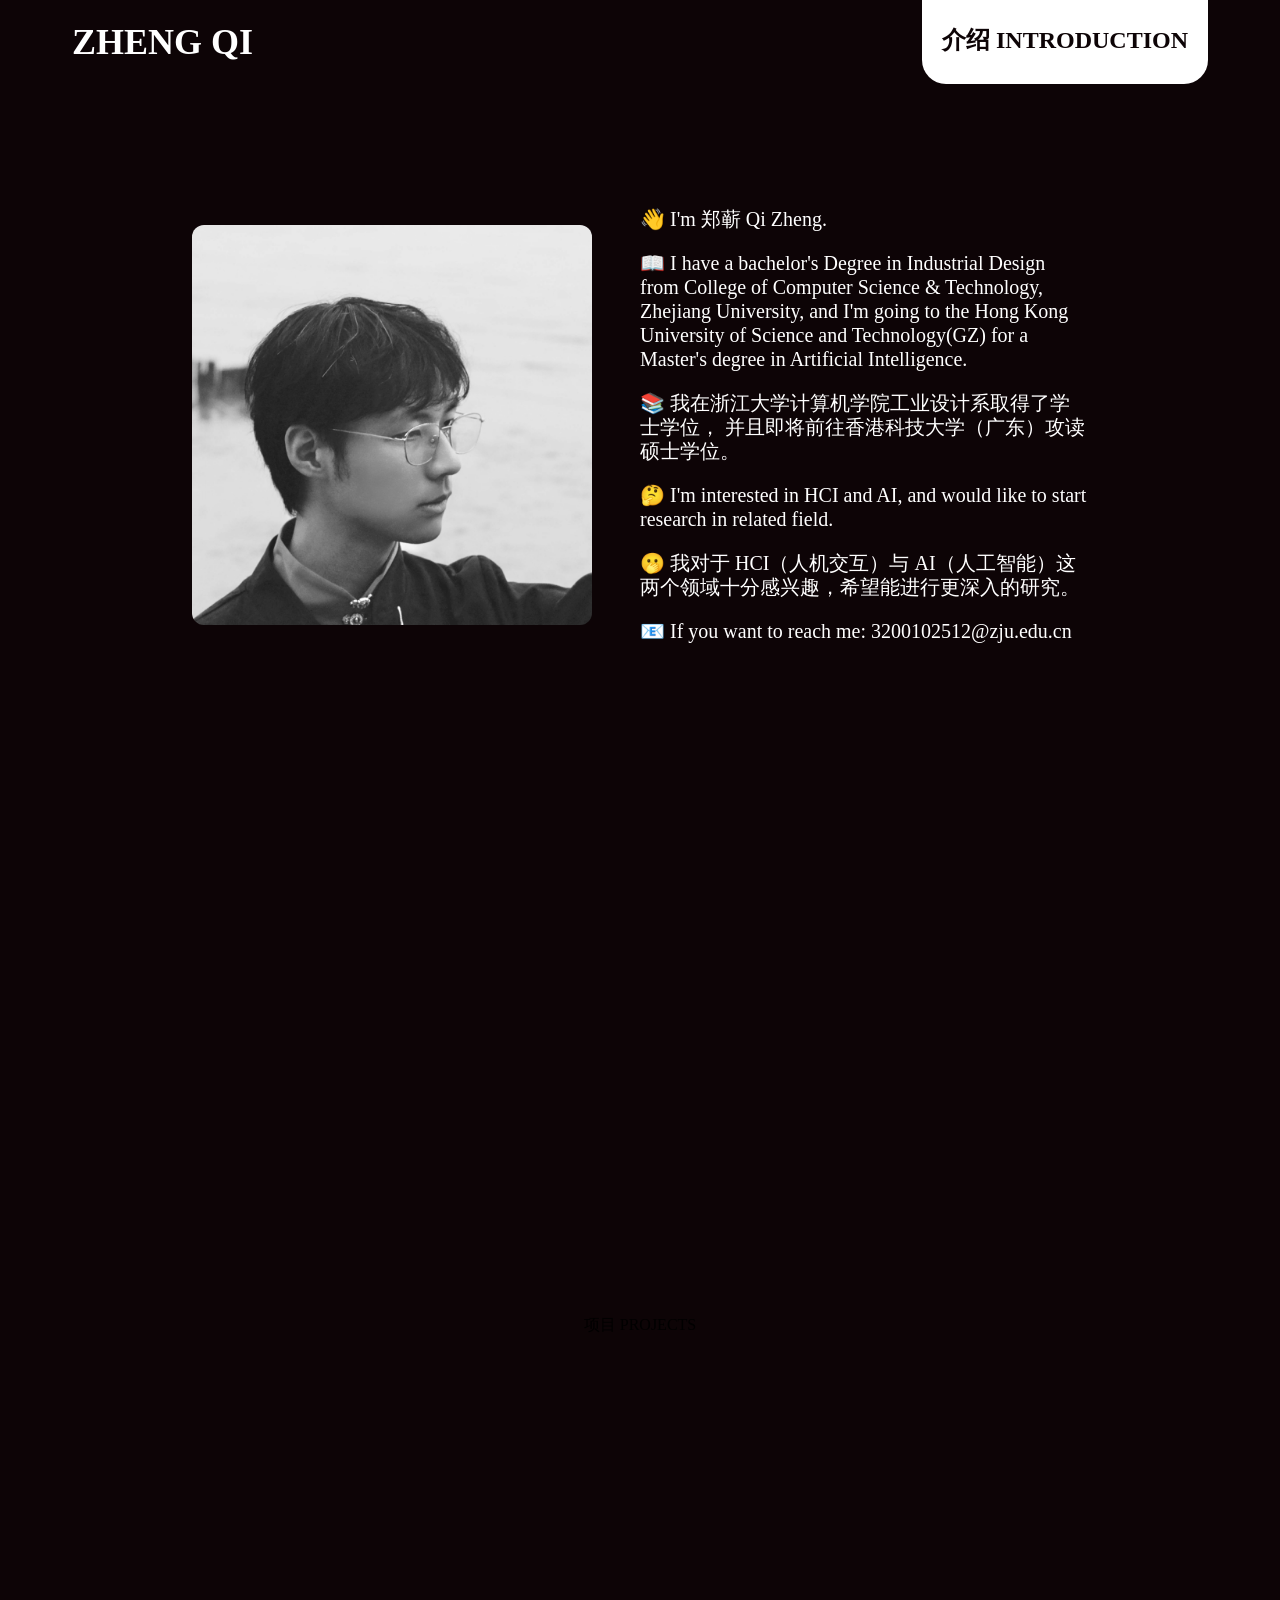
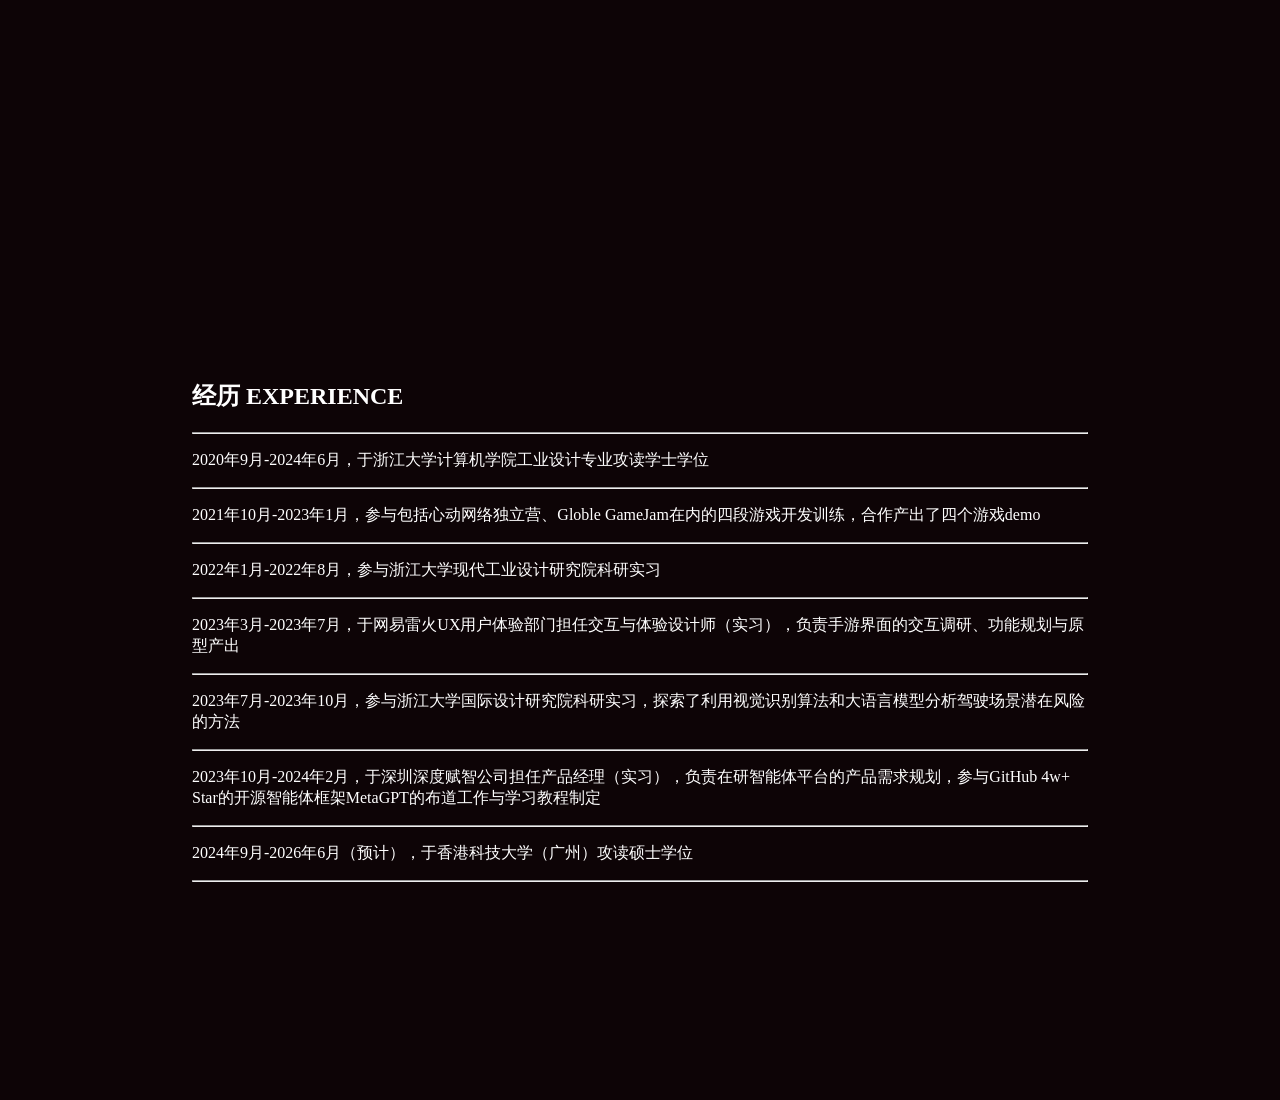
==== commit 89d198cc: "0630 - Modify topbar" ====
--- a/index.html
+++ b/index.html
@@ -10,64 +10,80 @@
 <body>
     <header>
         <div class="logo">
-            <h3>ZHENG QI</h3>
+            ZHENG QI
         </div>
         <div class="header-menu">
-            <p><b>介绍 INTRODUCTION</b></p>
+            <div class="header-menu-unit">
+                <a herf="#introduction"><p>介绍 INTRODUCTION</p></a>
+            </div>
+            <hr id="dropdown">
+            <div class="header-menu-unit" id="dropdown">
+                <a herf="#projects"><p>项目 PROJECTS</p></a>
+            </div>
+            <hr id="dropdown">
+            <div class="header-menu-unit" id="dropdown">
+                <a herf="#experience"><p>经历 EXPERIENCE</p></a>
+            </div>
         </div>
     </header>
     <main>
-        <div class="full-screen-div" id="introduction">
-            <div class="intro-container">
-                <div class="profile-image">
-                    <img src="./img/personal-intro.jpg" alt="Profile Image">
+        <div class="full-screen-div">
+            <section id="introduction">
+                <div class="intro-container">
+                    <div class="profile-image">
+                        <img src="./img/personal-intro.jpg" alt="Profile Image">
+                    </div>
+                    <div class="intro-text">
+                        <p>
+                            👋 I'm 郑蕲 Qi Zheng. 
+                        </p>
+                        <p>
+                            📖 I have a bachelor's Degree in Industrial Design from College of Computer Science & Technology, Zhejiang University, 
+                            and I'm going to the Hong Kong University of Science and Technology(GZ) for a Master's degree in Artificial Intelligence.
+                        </p>
+                        <p>
+                            📚 我在浙江大学计算机学院工业设计系取得了学士学位，
+                            并且即将前往香港科技大学（广东）攻读硕士学位。
+                        </p>
+                        <p>
+                            🤔 I'm interested in HCI and AI, and would like to start research in related field.
+                        </p>
+                        <p>
+                            🫢 我对于 HCI（人机交互）与 AI（人工智能）这两个领域十分感兴趣，希望能进行更深入的研究。
+                        </p>
+                        <p>
+                            📧 If you want to reach me: <a class="custom-email-link" href="mailto:3200102512@zju.edu.cn">3200102512@zju.edu.cn</a> 
+                        </p>
+                    </div>
                 </div>
-                <div class="intro-text">
-                    <p>
-                        👋 I'm 郑蕲 Qi Zheng. 
-                    </p>
-                    <p>
-                        📖 I have a bachelor's Degree in Industrial Design from College of Computer Science & Technology, Zhejiang University, 
-                        and I'm going to the Hong Kong University of Science and Technology(GZ) for a Master's degree in Artificial Intelligence.
-                    </p>
-                    <p>
-                        我在浙江大学计算机学院工业设计系取得了学士学位，
-                        并且即将前往香港科技大学（广东）攻读硕士学位。
-                    </p>
-                    <p>
-                        🤔 I'm interested in HCI and AI, and would like to start research in related field.
-                    </p>
-                    <p>
-                        我对于 HCI（人机交互）与 AI（人工智能）这两个领域十分感兴趣，希望能进行更深入的研究。
-                    </p>
-                    <p>
-                        📧 If you want to reach me: <a class="custom-email-link" href="mailto:3200102512@zju.edu.cn">3200102512@zju.edu.cn</a> 
-                    </p>
+            </section>
+        </div>
+        <div class="full-screen-div">
+            <section id="projects">
+                项目 PROJECTS
+            </section>
+        </div>
+        <div class="full-screen-div">
+            <section id="experience">
+                <div class="experience-content">
+                    <h2>经历 EXPERIENCE</h2>
+                    <hr>
+                    <p> 2020年9月-2024年6月，于浙江大学计算机学院工业设计专业攻读学士学位</p>
+                    <hr>
+                    <p> 2021年10月-2023年1月，参与包括心动网络独立营、Globle GameJam在内的四段游戏开发训练，合作产出了四个游戏demo</p>
+                    <hr>
+                    <p> 2022年1月-2022年8月，参与浙江大学现代工业设计研究院科研实习</p>
+                    <hr>
+                    <p> 2023年3月-2023年7月，于网易雷火UX用户体验部门担任交互与体验设计师（实习），负责手游界面的交互调研、功能规划与原型产出</p>
+                    <hr>
+                    <p> 2023年7月-2023年10月，参与浙江大学国际设计研究院科研实习，探索了利用视觉识别算法和大语言模型分析驾驶场景潜在风险的方法</p>
+                    <hr>
+                    <p> 2023年10月-2024年2月，于深圳深度赋智公司担任产品经理（实习），负责在研智能体平台的产品需求规划，参与GitHub 4w+ Star的开源智能体框架MetaGPT的布道工作与学习教程制定</p>
+                    <hr>
+                    <p> 2024年9月-2026年6月（预计），于香港科技大学（广州）攻读硕士学位</p>
+                    <hr>
                 </div>
-            </div>
-        </div>
-        <div class="full-screen-div" id="projects">
-            项目 PROJECTS
-        </div>
-        <div class="full-screen-div" id="experience">
-            <div class="experience-content">
-                <h2>经历 EXPERIENCE</h2>
-                <hr>
-                <p> 2020年9月-2024年6月，于浙江大学计算机学院工业设计专业攻读学士学位</p>
-                <hr>
-                <p> 2024年9月-2026年6月（预计），于香港科技大学（广州）攻读硕士学位</p>
-                <hr>
-                <p> 2021年10月-2023年1月，参与包括心动网络独立营、Globle GameJam在内的四段游戏开发训练，合作产出了四个游戏demo</p>
-                <hr>
-                <p> 2022年1月-2022年8月，参与浙江大学现代工业设计研究院科研实习</p>
-                <hr>
-                <p> 2023年3月-2023年7月，于网易雷火UX用户体验部门担任交互与体验设计师（实习），负责手游界面的交互调研、功能规划与原型产出</p>
-                <hr>
-                <p> 2023年7月-2023年10月，参与浙江大学国际设计研究院科研实习，探索了利用视觉识别算法和大语言模型分析驾驶场景潜在风险的方法</p>
-                <hr>
-                <p> 2023年10月-2024年2月，于深圳深度赋智公司担任产品经理（实习），负责在研智能体平台的产品需求规划，参与GitHub 4w+ Star的开源智能体框架MetaGPT的布道工作与学习教程制定</p>
-                <hr>
-            </div>
+            </section>
         </div>
     </main>
 </body>
--- a/styles.css
+++ b/styles.css
@@ -4,10 +4,12 @@
     padding: 0;
     font-family: "Source Han Sans CN";
     overflow-x: hidden;
+    scroll-behavior: smooth;
     
     background-color: #0D0406;
 
     cursor: url('./img/cursor.svg'), auto;
+    user-select: none;
 }
 
 header {
@@ -19,32 +21,60 @@
     height: 84px;
     padding: 0px 72px;
     justify-content: space-between;
-    align-items: center;
+    align-items: flex-start;
     box-sizing: border-box;
-    background-color: #0D0406;
 }
 
 .logo {
     color: #FFF;
+    display: flex;
+    height: 84px;
+    justify-content: center;
+    align-items: center;
+    flex-shrink: 0;
+
     font-size: 36px;
+    font-weight: bold;
 }
 
 .header-menu {
-    display: flex;
-    width: 340px;
-    padding: 24px 20px;
+    display: block;
+    padding: 0px 20px 0px 20px;
     flex-direction: column;
     align-items: flex-start;
     gap: 12px;
-    flex-shrink: 0;
+    align-self: stretch;
 
     border-radius: 0px 0px 24px 24px;
     background: #FFF;
-}
-
-.header-menu-font {
+
+}
+
+.header-menu-dropbtn-unit {
+    display: flex;
+    /* justify-content: space-between; */
+    /* align-items: center; */
+    align-self: stretch;
+}
+
+.header-menu-unit a {
+    color: #0D0406;
     font-size: 24px;
-    font-weight: bold;
+    font-style: normal;
+    font-weight: 700;
+    line-height: normal;
+}
+
+.header-menu:hover {
+    height: 264px;
+}
+
+.header-menu:hover #dropdown {
+    display: block;
+}
+
+#dropdown {
+    display: none;
 }
 
 nav ul {
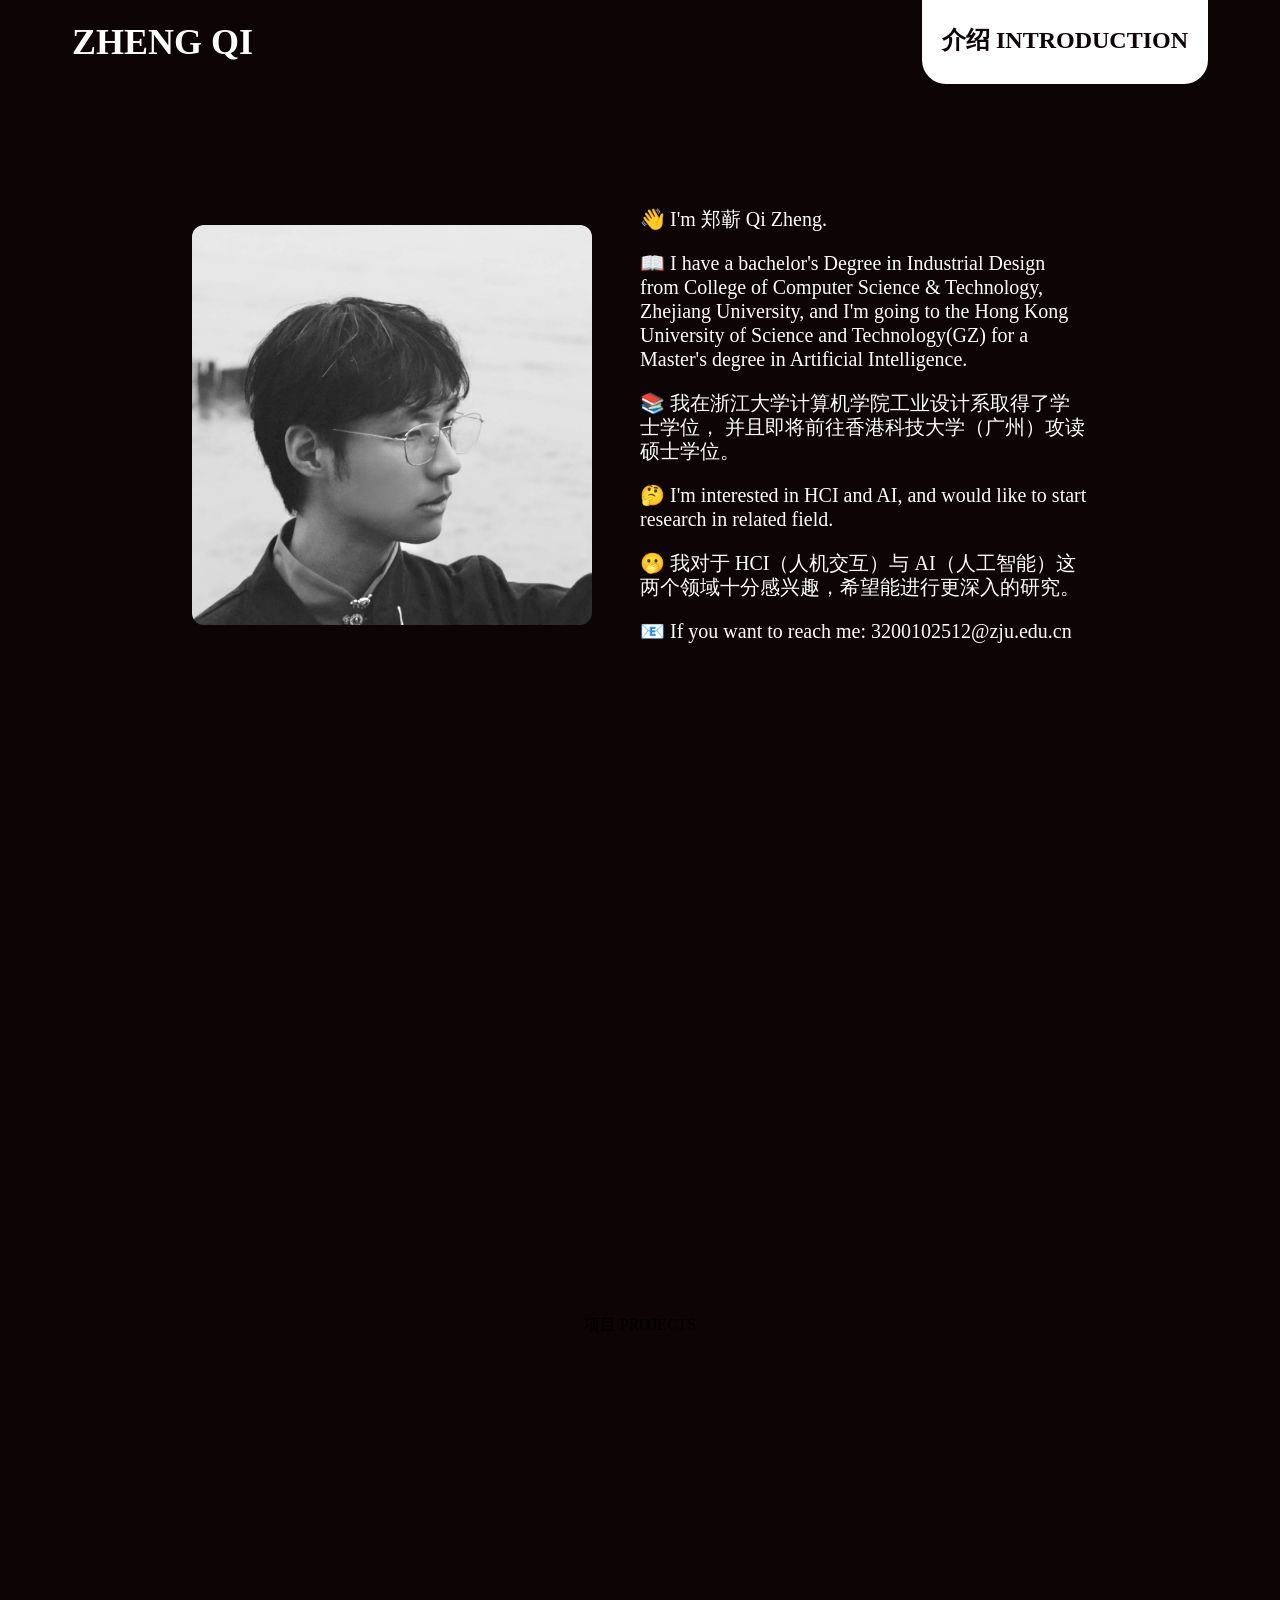
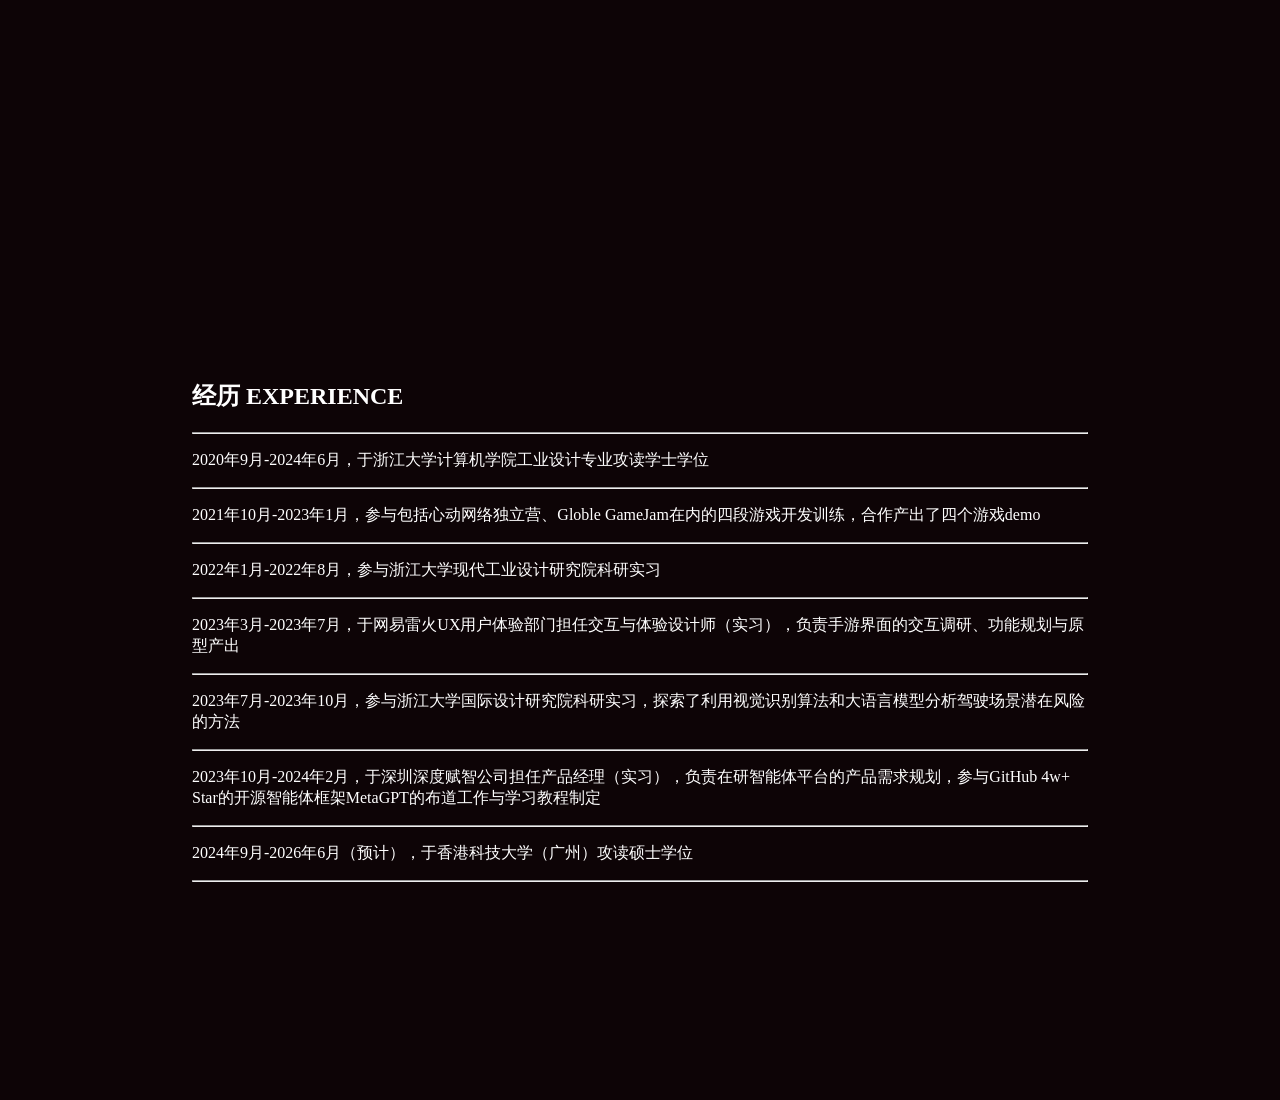
==== commit fec0710d: "0630 - Correct info" ====
--- a/index.html
+++ b/index.html
@@ -43,7 +43,7 @@
                         </p>
                         <p>
                             📚 我在浙江大学计算机学院工业设计系取得了学士学位，
-                            并且即将前往香港科技大学（广东）攻读硕士学位。
+                            并且即将前往香港科技大学（广州）攻读硕士学位。
                         </p>
                         <p>
                             🤔 I'm interested in HCI and AI, and would like to start research in related field.
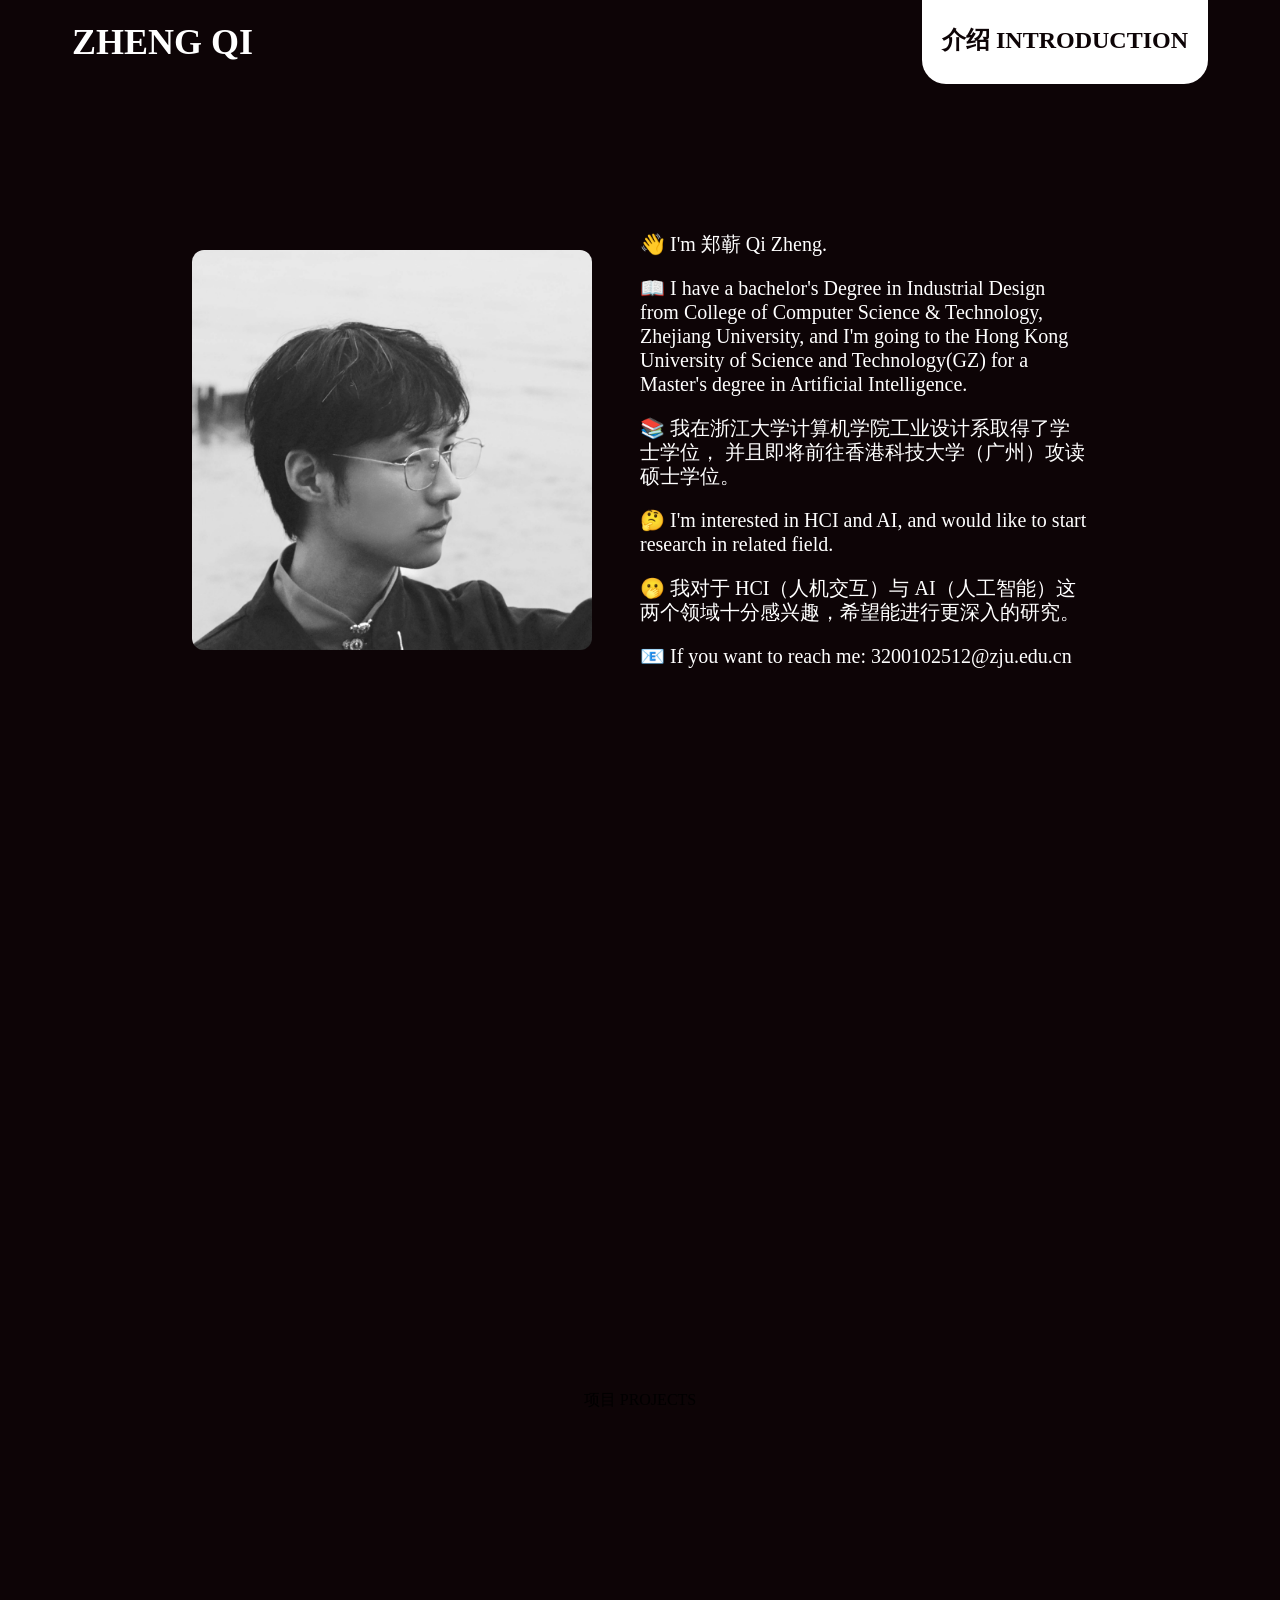
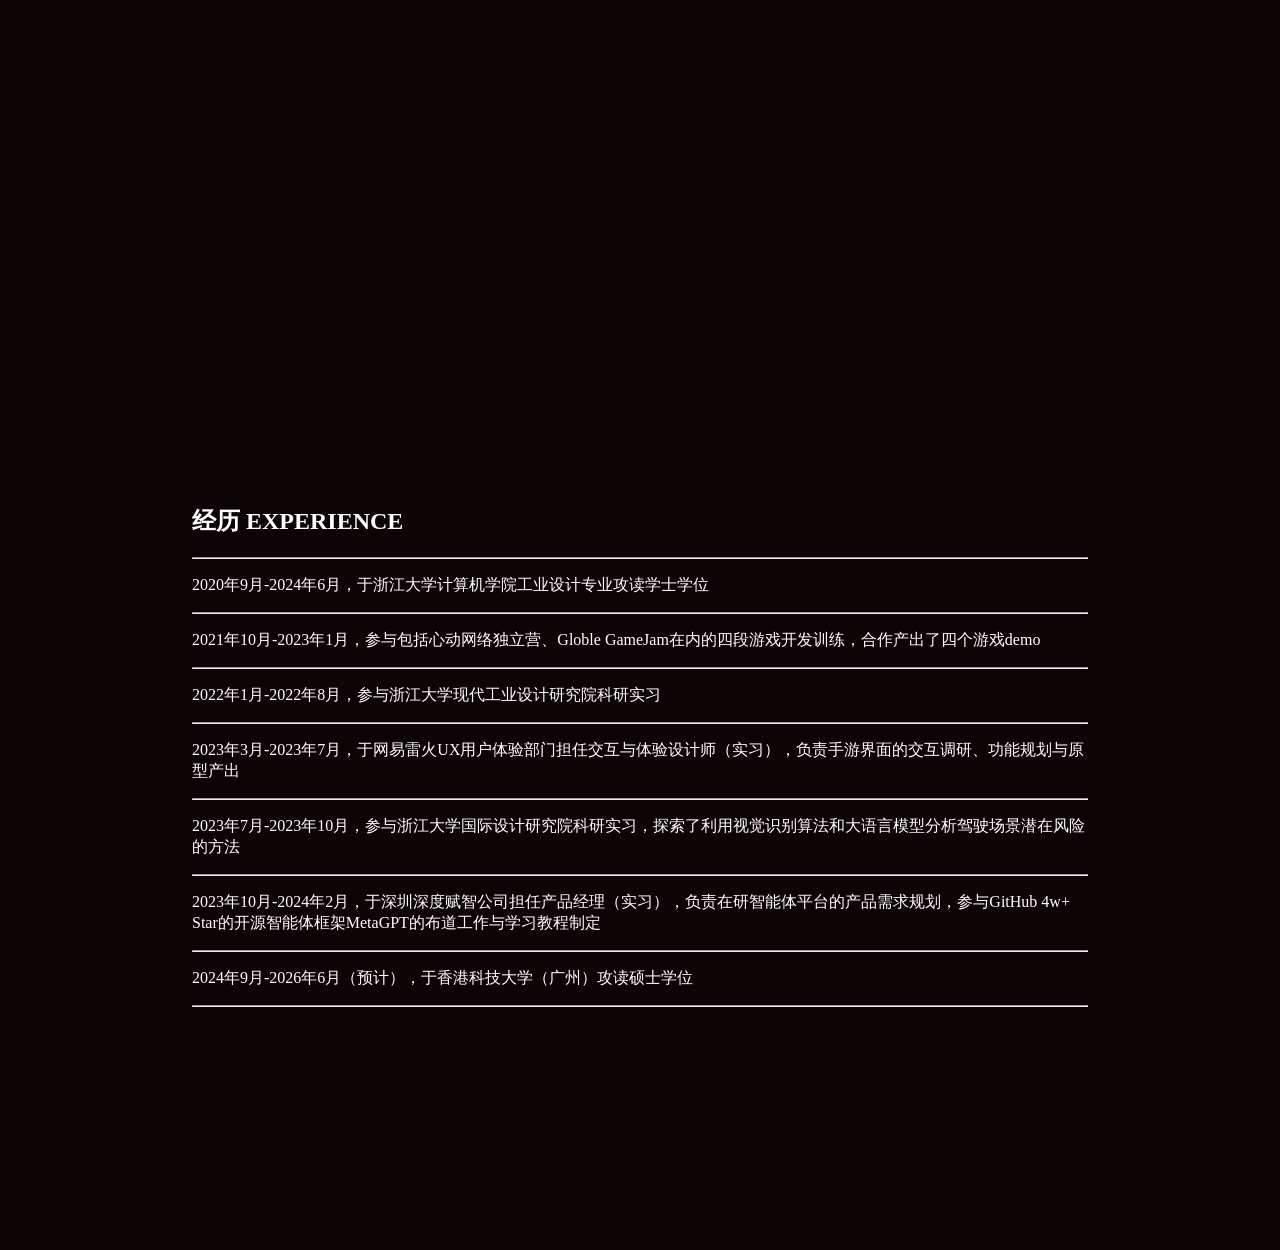
==== commit b23ef2de: "0630 - Modify navigation" ====
--- a/index.html
+++ b/index.html
@@ -14,21 +14,21 @@
         </div>
         <div class="header-menu">
             <div class="header-menu-unit">
-                <a herf="#introduction"><p>介绍 INTRODUCTION</p></a>
+                <a href="#introduction"><p>介绍 INTRODUCTION</p></a>
             </div>
             <hr id="dropdown">
             <div class="header-menu-unit" id="dropdown">
-                <a herf="#projects"><p>项目 PROJECTS</p></a>
+                <a href="#projects"><p>项目 PROJECTS</p></a>
             </div>
             <hr id="dropdown">
             <div class="header-menu-unit" id="dropdown">
-                <a herf="#experience"><p>经历 EXPERIENCE</p></a>
+                <a href="#experience"><p>经历 EXPERIENCE</p></a>
             </div>
         </div>
     </header>
     <main>
-        <div class="full-screen-div">
-            <section id="introduction">
+        <section id="introduction">
+            <div class="full-screen-div">
                 <div class="intro-container">
                     <div class="profile-image">
                         <img src="./img/personal-intro.jpg" alt="Profile Image">
@@ -56,15 +56,15 @@
                         </p>
                     </div>
                 </div>
-            </section>
-        </div>
-        <div class="full-screen-div">
-            <section id="projects">
+            </div>
+        </section>
+        <section id="projects">
+            <div class="full-screen-div">
                 项目 PROJECTS
-            </section>
-        </div>
-        <div class="full-screen-div">
-            <section id="experience">
+            </div>
+        </section>
+        <section id="experience">
+            <div class="full-screen-div">
                 <div class="experience-content">
                     <h2>经历 EXPERIENCE</h2>
                     <hr>
@@ -83,8 +83,8 @@
                     <p> 2024年9月-2026年6月（预计），于香港科技大学（广州）攻读硕士学位</p>
                     <hr>
                 </div>
-            </section>
-        </div>
+            </div>
+        </section>
     </main>
 </body>
 </html>
--- a/styles.css
+++ b/styles.css
@@ -63,6 +63,8 @@
     font-style: normal;
     font-weight: 700;
     line-height: normal;
+    text-decoration: none;
+    cursor: url('./img/cursor.svg'), auto;
 }
 
 .header-menu:hover {
